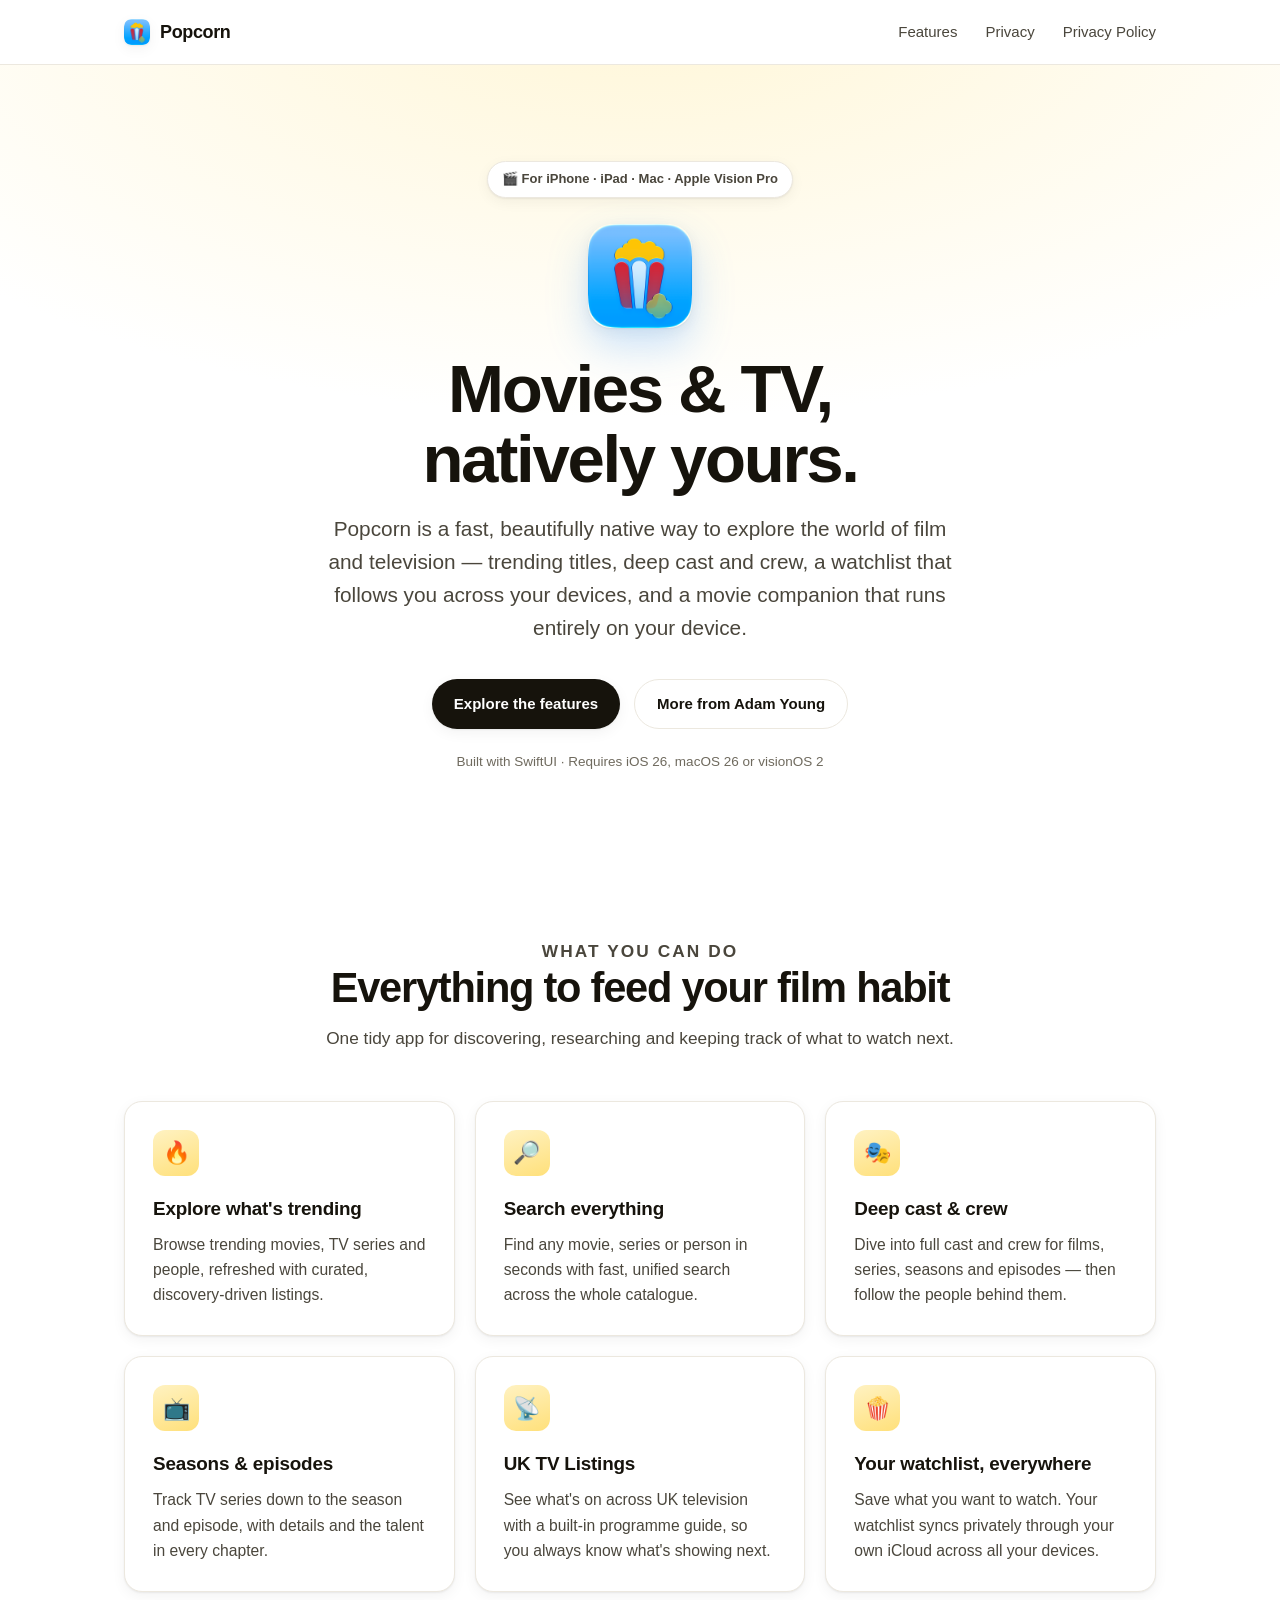
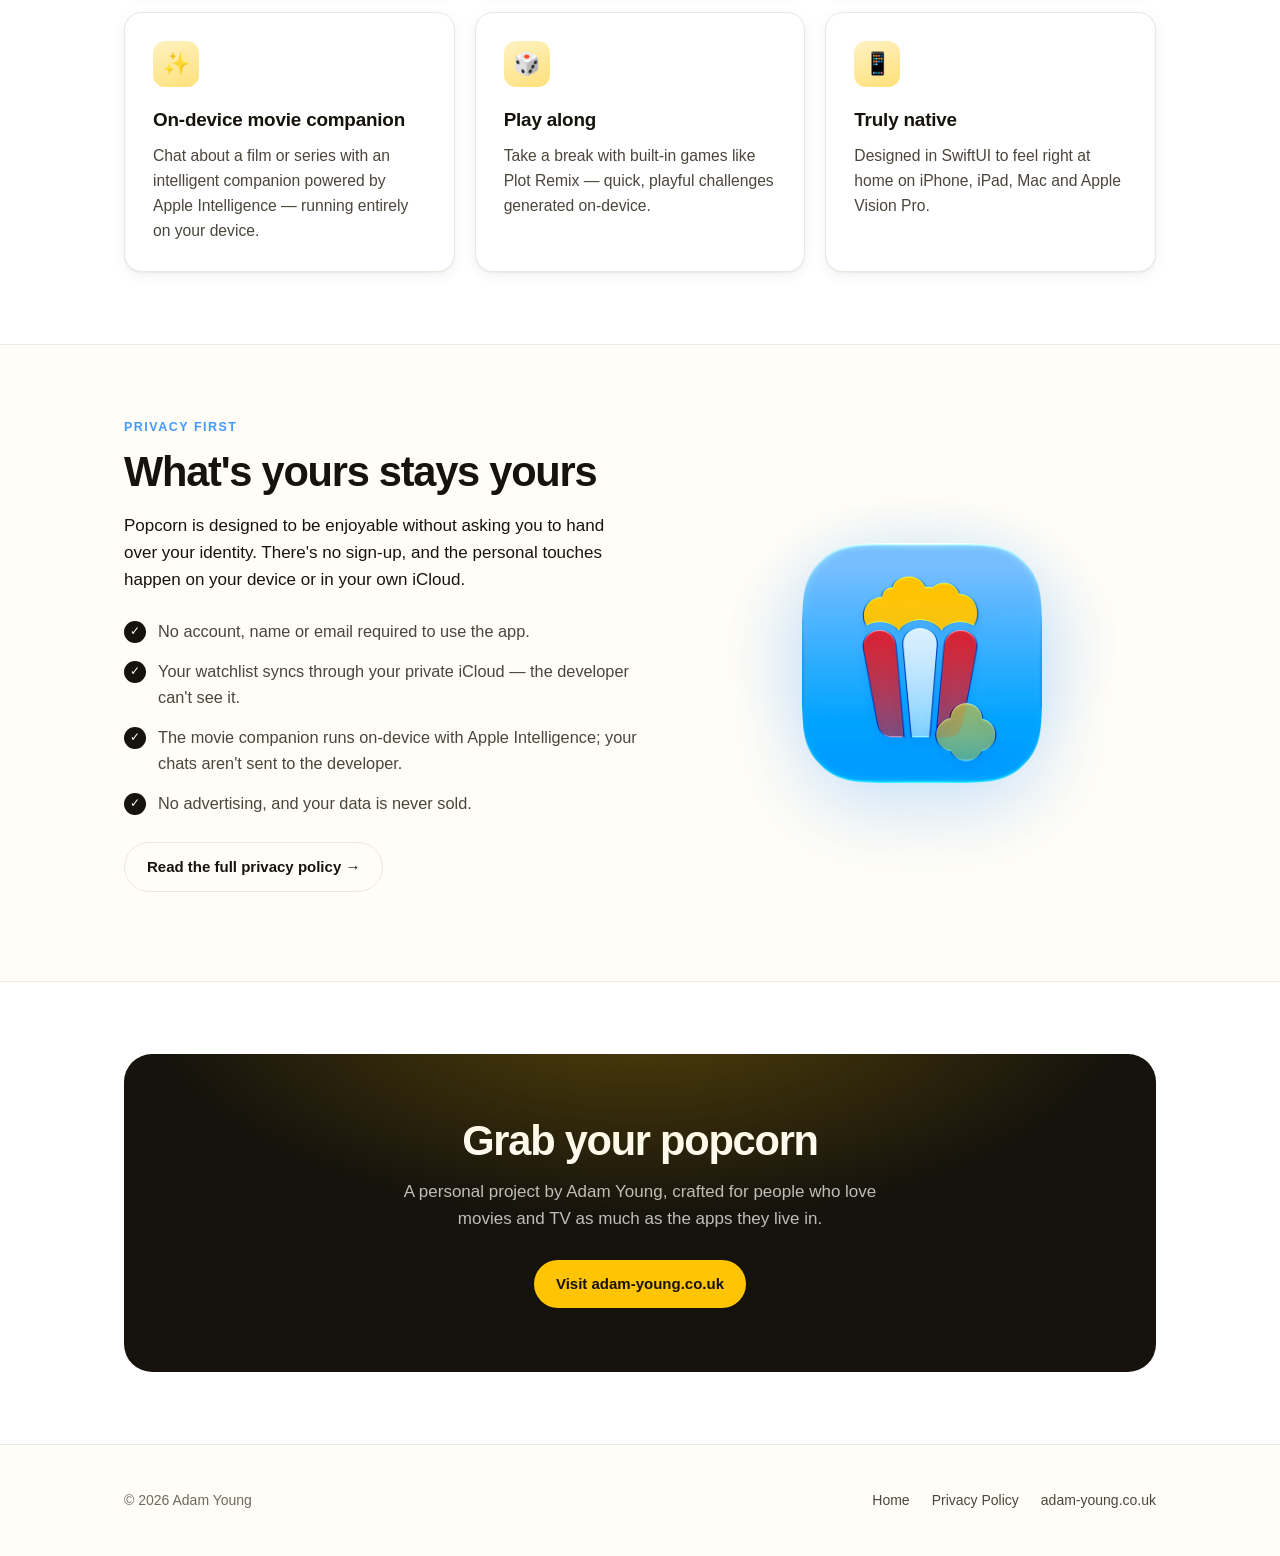
==== index.html @ f3c49e31 "🎉 Initial Popcorn marketing site and privacy policy Static site for the Popcorn movies & TV app (iOS" ====
<!DOCTYPE html>
<html lang="en">
<head>
  <meta charset="UTF-8" />
  <meta name="viewport" content="width=device-width, initial-scale=1.0" />
  <title>Popcorn — Browse movies &amp; TV on iPhone, Mac &amp; Vision Pro</title>
  <meta name="description" content="Popcorn is a beautifully native app for browsing movies and TV series across iPhone, iPad, Mac and Apple Vision Pro. Explore trending titles, dig into cast and crew, keep a watchlist that syncs over iCloud, and chat with an on-device movie companion." />
  <meta name="theme-color" media="(prefers-color-scheme: light)" content="#fffdf7" />
  <meta name="theme-color" media="(prefers-color-scheme: dark)" content="#141210" />
  <link rel="canonical" href="https://popcorn.adam-young.co.uk/" />

  <!-- Open Graph / social -->
  <meta property="og:type" content="website" />
  <meta property="og:title" content="Popcorn — Movies &amp; TV, natively on Apple platforms" />
  <meta property="og:description" content="Explore trending movies and TV, dig into cast and crew, keep an iCloud-synced watchlist, and chat with an on-device movie companion." />
  <meta property="og:url" content="https://popcorn.adam-young.co.uk/" />
  <meta property="og:image" content="https://popcorn.adam-young.co.uk/assets/apple-touch-icon.png" />
  <meta name="twitter:card" content="summary" />

  <link rel="icon" type="image/png" sizes="32x32" href="assets/favicon-32.png" />
  <link rel="apple-touch-icon" href="assets/apple-touch-icon.png" />
  <link rel="stylesheet" href="styles.css" />
</head>
<body>
  <header class="site-header">
    <div class="wrap nav">
      <a class="brand" href="/">
        <img src="assets/app-icon.png" alt="" width="26" height="26" />
        Popcorn
      </a>
      <nav class="nav-links">
        <a href="#features" class="nav-hide">Features</a>
        <a href="#privacy" class="nav-hide">Privacy</a>
        <a href="privacy.html">Privacy Policy</a>
      </nav>
    </div>
  </header>

  <main>
    <!-- Hero -->
    <section class="hero">
      <div class="wrap">
        <span class="hero-badge">🎬 For iPhone · iPad · Mac · Apple Vision Pro</span>
        <img class="hero-logo" src="assets/app-icon.png" alt="Popcorn app icon" width="104" height="104" />
        <h1>Movies &amp; TV,<br />natively yours.</h1>
        <p class="lead">
          Popcorn is a fast, beautifully native way to explore the world of film and
          television — trending titles, deep cast and crew, a watchlist that follows you
          across your devices, and a movie companion that runs entirely on your device.
        </p>
        <div class="hero-cta">
          <a class="btn btn-primary" href="#features">Explore the features</a>
          <a class="btn btn-ghost" href="https://adam-young.co.uk">More from Adam Young</a>
        </div>
        <p class="hero-meta">Built with SwiftUI · Requires iOS 26, macOS 26 or visionOS 2</p>
      </div>
    </section>

    <!-- Features -->
    <section id="features">
      <div class="wrap">
        <div class="section-head">
          <p class="eyebrow">What you can do</p>
          <h2>Everything to feed your film habit</h2>
          <p>One tidy app for discovering, researching and keeping track of what to watch next.</p>
        </div>

        <div class="features">
          <article class="card">
            <div class="icon">🔥</div>
            <h3>Explore what's trending</h3>
            <p>Browse trending movies, TV series and people, refreshed with curated, discovery-driven listings.</p>
          </article>

          <article class="card">
            <div class="icon">🔎</div>
            <h3>Search everything</h3>
            <p>Find any movie, series or person in seconds with fast, unified search across the whole catalogue.</p>
          </article>

          <article class="card">
            <div class="icon">🎭</div>
            <h3>Deep cast &amp; crew</h3>
            <p>Dive into full cast and crew for films, series, seasons and episodes — then follow the people behind them.</p>
          </article>

          <article class="card">
            <div class="icon">📺</div>
            <h3>Seasons &amp; episodes</h3>
            <p>Track TV series down to the season and episode, with details and the talent in every chapter.</p>
          </article>

          <article class="card">
            <div class="icon">📡</div>
            <h3>UK TV Listings</h3>
            <p>See what's on across UK television with a built‑in programme guide, so you always know what's showing next.</p>
          </article>

          <article class="card">
            <div class="icon">🍿</div>
            <h3>Your watchlist, everywhere</h3>
            <p>Save what you want to watch. Your watchlist syncs privately through your own iCloud across all your devices.</p>
          </article>

          <article class="card">
            <div class="icon">✨</div>
            <h3>On-device movie companion</h3>
            <p>Chat about a film or series with an intelligent companion powered by Apple Intelligence — running entirely on your device.</p>
          </article>

          <article class="card">
            <div class="icon">🎲</div>
            <h3>Play along</h3>
            <p>Take a break with built-in games like Plot Remix — quick, playful challenges generated on-device.</p>
          </article>

          <article class="card">
            <div class="icon">📱</div>
            <h3>Truly native</h3>
            <p>Designed in SwiftUI to feel right at home on iPhone, iPad, Mac and Apple Vision Pro.</p>
          </article>
        </div>
      </div>
    </section>

    <!-- Privacy band -->
    <section id="privacy" class="band">
      <div class="wrap">
        <div class="inner">
          <div>
            <p class="eyebrow">Privacy first</p>
            <h2>What's yours stays yours</h2>
            <p>Popcorn is designed to be enjoyable without asking you to hand over your identity. There's no sign-up, and the personal touches happen on your device or in your own iCloud.</p>
            <ul class="privacy-list">
              <li><span class="tick">✓</span> No account, name or email required to use the app.</li>
              <li><span class="tick">✓</span> Your watchlist syncs through your private iCloud — the developer can't see it.</li>
              <li><span class="tick">✓</span> The movie companion runs on-device with Apple Intelligence; your chats aren't sent to the developer.</li>
              <li><span class="tick">✓</span> No advertising, and your data is never sold.</li>
            </ul>
            <p style="margin-top:26px;">
              <a class="btn btn-ghost" href="privacy.html">Read the full privacy policy →</a>
            </p>
          </div>
          <div class="band-art">
            <img src="assets/app-icon.png" alt="Popcorn app icon" />
          </div>
        </div>
      </div>
    </section>

    <!-- CTA -->
    <section class="cta">
      <div class="wrap">
        <div class="cta-box">
          <h2>Grab your popcorn</h2>
          <p>A personal project by Adam Young, crafted for people who love movies and TV as much as the apps they live in.</p>
          <a class="btn btn-primary" href="https://adam-young.co.uk">Visit adam-young.co.uk</a>
        </div>
      </div>
    </section>
  </main>

  <footer class="site-footer">
    <div class="wrap footer-inner">
      <div>© 2026 Adam Young</div>
      <nav class="footer-links">
        <a href="/">Home</a>
        <a href="privacy.html">Privacy Policy</a>
        <a href="https://adam-young.co.uk">adam-young.co.uk</a>
      </nav>
    </div>
  </footer>
</body>
</html>
---- styles.css ----
/* Popcorn — companion site styles */

:root {
  --gold: #ffc404;
  --gold-deep: #f0a800;
  --red: #e11d2a;
  --accent: #419aff;            /* primary accent — matches the app tint */
  --accent-strong: #2f86f0;     /* accent hover/pressed */
  --ink: #16130c;
  --ink-soft: #4a463c;
  --muted: #6f6a5e;
  --line: #ece8df;
  --bg: #ffffff;
  --bg-warm: #fffdf7;
  --bg-card: #ffffff;

  /* Semantic surface tokens (remapped in dark mode) */
  --header-bg: rgba(255, 255, 255, 0.82);
  --badge-bg: #ffffff;
  --hero-glow: #fff6d6;
  --icon-grad-a: #fff2c2;
  --icon-grad-b: #ffe07a;
  --on-gold: #16130c;          /* text on gold surfaces — always dark */
  --invert-bg: #16130c;        /* dark accent panels (CTA box) */
  --invert-fg: #ffffff;
  --invert-fg-soft: rgba(255, 255, 255, 0.72);
  --tick-bg: #16130c;
  --tick-fg: #ffffff;
  --callout-a: #fffae6;
  --callout-b: #fff5cf;
  --callout-border: #f3e6a8;
  --band-glow: rgba(65, 154, 255, 0.14);
  --line-hover: #ddd6c7;

  --radius: 18px;
  --radius-lg: 28px;
  --shadow-sm: 0 1px 2px rgba(22, 19, 12, 0.06), 0 4px 14px rgba(22, 19, 12, 0.05);
  --shadow-md: 0 8px 30px rgba(22, 19, 12, 0.10);
  --maxw: 1080px;
  --font: -apple-system, BlinkMacSystemFont, "SF Pro Text", "Segoe UI", Roboto,
    Helvetica, Arial, sans-serif;
}

@media (prefers-color-scheme: dark) {
  :root {
    --gold: #ffc404;
    --gold-deep: #ffd24a;       /* brighter for link contrast on dark */
    --red: #ff6068;
    --accent: #5aa9ff;          /* lifted for contrast on dark */
    --accent-strong: #82bdff;
    --ink: #f4f1e9;             /* primary text is now light */
    --ink-soft: #c3bdb0;
    --muted: #8d8779;
    --line: #2c2922;
    --bg: #141210;             /* warm near-black */
    --bg-warm: #1b1813;
    --bg-card: #1d1a15;

    --header-bg: rgba(20, 18, 16, 0.72);
    --badge-bg: #1d1a15;
    --hero-glow: rgba(255, 196, 4, 0.10);
    --icon-grad-a: #3a2f0c;
    --icon-grad-b: #5e4a12;
    --on-gold: #16130c;
    --invert-bg: #221e18;       /* elevated dark panel */
    --invert-fg: #f4f1e9;
    --invert-fg-soft: rgba(244, 241, 233, 0.66);
    --tick-bg: var(--gold);     /* gold ticks pop on dark */
    --tick-fg: #16130c;
    --callout-a: #241f10;
    --callout-b: #2b2512;
    --callout-border: #4a3f1c;
    --band-glow: rgba(65, 154, 255, 0.20);
    --line-hover: #3a362d;

    --shadow-sm: 0 1px 2px rgba(0, 0, 0, 0.40), 0 4px 14px rgba(0, 0, 0, 0.35);
    --shadow-md: 0 10px 34px rgba(0, 0, 0, 0.50);
  }
}

* { box-sizing: border-box; }

html { scroll-behavior: smooth; -webkit-text-size-adjust: 100%; }

body {
  margin: 0;
  font-family: var(--font);
  color: var(--ink);
  background: var(--bg);
  line-height: 1.6;
  font-size: 17px;
  -webkit-font-smoothing: antialiased;
  text-rendering: optimizeLegibility;
}

a { color: inherit; text-decoration: none; }

img, svg { display: block; max-width: 100%; }

.wrap {
  width: 100%;
  max-width: var(--maxw);
  margin: 0 auto;
  padding: 0 24px;
}

/* ---------- Header ---------- */
.site-header {
  position: sticky;
  top: 0;
  z-index: 50;
  background: var(--header-bg);
  backdrop-filter: saturate(180%) blur(14px);
  -webkit-backdrop-filter: saturate(180%) blur(14px);
  border-bottom: 1px solid var(--line);
}

.nav {
  display: flex;
  align-items: center;
  justify-content: space-between;
  height: 64px;
}

.brand {
  display: inline-flex;
  align-items: center;
  gap: 10px;
  font-weight: 700;
  letter-spacing: -0.02em;
  font-size: 18px;
}

.brand img { width: 26px; height: 26px; border-radius: 7px; box-shadow: var(--shadow-sm); }

.nav-links {
  display: flex;
  align-items: center;
  gap: 28px;
  font-size: 15px;
  font-weight: 500;
}

.nav-links a { color: var(--ink-soft); transition: color 0.15s ease; }
.nav-links a:hover { color: var(--accent); }

/* ---------- Buttons ---------- */
.btn {
  display: inline-flex;
  align-items: center;
  gap: 8px;
  padding: 12px 22px;
  border-radius: 999px;
  font-weight: 600;
  font-size: 15px;
  transition: transform 0.12s ease, box-shadow 0.2s ease, background 0.2s ease;
  white-space: nowrap;
}

.btn-primary {
  background: var(--ink);
  color: var(--bg);
  box-shadow: var(--shadow-sm);
}
.btn-primary:hover { transform: translateY(-1px); box-shadow: var(--shadow-md); }

.btn-ghost {
  background: transparent;
  color: var(--ink);
  border: 1px solid var(--line);
}
.btn-ghost:hover { background: var(--bg-warm); border-color: var(--line-hover); }

/* ---------- Hero ---------- */
.hero {
  position: relative;
  overflow: hidden;
  text-align: center;
  padding: 96px 0 80px;
  background:
    radial-gradient(120% 90% at 50% -10%, var(--hero-glow) 0%, transparent 60%),
    var(--bg);
}

.hero-badge {
  display: inline-flex;
  align-items: center;
  gap: 8px;
  font-size: 13px;
  font-weight: 600;
  color: var(--ink-soft);
  background: var(--badge-bg);
  border: 1px solid var(--line);
  padding: 7px 14px;
  border-radius: 999px;
  box-shadow: var(--shadow-sm);
  margin-bottom: 26px;
}

.hero-logo {
  width: 104px;
  height: 104px;
  border-radius: 23px;
  margin: 0 auto 26px;
  box-shadow: 0 18px 40px rgba(65, 154, 255, 0.28), var(--shadow-sm);
}

h1 {
  font-size: clamp(2.6rem, 6vw, 4.2rem);
  line-height: 1.04;
  letter-spacing: -0.035em;
  margin: 0 0 18px;
  font-weight: 800;
}

.hero p.lead {
  max-width: 640px;
  margin: 0 auto 34px;
  font-size: clamp(1.05rem, 2.4vw, 1.3rem);
  color: var(--ink-soft);
}

.hero-cta {
  display: flex;
  gap: 14px;
  justify-content: center;
  flex-wrap: wrap;
}

.hero-meta {
  margin-top: 22px;
  font-size: 13.5px;
  color: var(--muted);
}

/* ---------- Sections ---------- */
section { padding: 72px 0; }

.section-head { text-align: center; max-width: 640px; margin: 0 auto 48px; }

.eyebrow {
  text-transform: uppercase;
  letter-spacing: 0.12em;
  font-size: 12.5px;
  font-weight: 700;
  color: var(--accent);
  margin: 0 0 12px;
}

h2 {
  font-size: clamp(1.8rem, 4vw, 2.6rem);
  letter-spacing: -0.03em;
  line-height: 1.1;
  margin: 0 0 14px;
  font-weight: 800;
}

.section-head p { color: var(--ink-soft); margin: 0; font-size: 1.08rem; }

/* ---------- Feature grid ---------- */
.features {
  display: grid;
  grid-template-columns: repeat(3, 1fr);
  gap: 20px;
}

.card {
  background: var(--bg-card);
  border: 1px solid var(--line);
  border-radius: var(--radius);
  padding: 28px;
  box-shadow: var(--shadow-sm);
  transition: transform 0.18s ease, box-shadow 0.2s ease, border-color 0.2s ease;
}
.card:hover {
  transform: translateY(-3px);
  box-shadow: var(--shadow-md);
  border-color: var(--line-hover);
}

.card .icon {
  width: 46px;
  height: 46px;
  display: grid;
  place-items: center;
  border-radius: 12px;
  background: linear-gradient(160deg, var(--icon-grad-a), var(--icon-grad-b));
  margin-bottom: 18px;
  font-size: 22px;
}

.card h3 { margin: 0 0 8px; font-size: 1.18rem; letter-spacing: -0.01em; }
.card p { margin: 0; color: var(--ink-soft); font-size: 0.98rem; }

/* ---------- Privacy highlight band ---------- */
.band {
  background: var(--bg-warm);
  border-top: 1px solid var(--line);
  border-bottom: 1px solid var(--line);
}

.band .inner {
  display: grid;
  grid-template-columns: 1.1fr 1fr;
  gap: 48px;
  align-items: center;
}

.privacy-list { list-style: none; padding: 0; margin: 24px 0 0; display: grid; gap: 14px; }
.privacy-list li {
  display: flex;
  gap: 12px;
  align-items: flex-start;
  font-size: 1.02rem;
  color: var(--ink-soft);
}
.privacy-list .tick {
  flex: 0 0 auto;
  width: 22px;
  height: 22px;
  border-radius: 50%;
  background: var(--tick-bg);
  color: var(--tick-fg);
  display: grid;
  place-items: center;
  font-size: 12px;
  margin-top: 3px;
}

.band-art {
  aspect-ratio: 4 / 3;
  display: grid;
  place-items: center;
  /* soft radial glow behind the floating app icon */
  background: radial-gradient(60% 60% at 50% 45%, var(--band-glow) 0%, transparent 70%);
}
.band-art img {
  width: 58%;
  max-width: 240px;
  /* drop-shadow follows the icon's squircle alpha — no rectangular card behind it */
  filter: drop-shadow(0 22px 40px rgba(65, 154, 255, 0.30));
}

/* ---------- CTA ---------- */
.cta {
  text-align: center;
}
.cta-box {
  background: var(--invert-bg);
  color: var(--invert-fg);
  border-radius: var(--radius-lg);
  padding: 64px 32px;
  position: relative;
  overflow: hidden;
}
.cta-box::after {
  content: "";
  position: absolute;
  inset: 0;
  background: radial-gradient(80% 120% at 50% -20%, rgba(255,196,4,0.28), transparent 60%);
  pointer-events: none;
}
.cta-box h2 { color: var(--invert-fg); position: relative; }
.cta-box p { color: var(--invert-fg-soft); max-width: 520px; margin: 0 auto 28px; position: relative; }
.cta-box .btn-primary { background: var(--gold); color: var(--on-gold); position: relative; }
.cta-box .btn-primary:hover { background: #ffd02a; }

/* ---------- Footer ---------- */
.site-footer {
  border-top: 1px solid var(--line);
  padding: 44px 0;
  background: var(--bg-warm);
}
.footer-inner {
  display: flex;
  align-items: center;
  justify-content: space-between;
  flex-wrap: wrap;
  gap: 16px;
  font-size: 14px;
  color: var(--muted);
}
.footer-links { display: flex; gap: 22px; flex-wrap: wrap; }
.footer-links a { color: var(--ink-soft); }
.footer-links a:hover { color: var(--accent); }

/* ---------- Legal / content pages ---------- */
.legal {
  max-width: 760px;
  margin: 0 auto;
  padding: 72px 24px 96px;
}
.legal .updated { color: var(--muted); font-size: 14px; margin-top: -8px; }
.legal h1 { font-size: clamp(2rem, 5vw, 3rem); text-align: left; margin-bottom: 8px; }
.legal h2 {
  font-size: 1.45rem;
  margin: 44px 0 12px;
  letter-spacing: -0.02em;
  scroll-margin-top: 84px;
}
.legal h3 { font-size: 1.12rem; margin: 28px 0 8px; }
.legal p, .legal li { color: var(--ink-soft); }
.legal ul { padding-left: 20px; }
.legal li { margin-bottom: 8px; }
.legal a { color: var(--accent); text-decoration: underline; text-underline-offset: 2px; }
.legal a:hover { color: var(--accent-strong); }
.legal .toc {
  background: var(--bg-warm);
  border: 1px solid var(--line);
  border-radius: var(--radius);
  padding: 22px 26px;
  margin: 28px 0 8px;
}
.legal .toc h2 { margin: 0 0 10px; font-size: 0.85rem; text-transform: uppercase; letter-spacing: 0.1em; color: var(--muted); }
.legal .toc ul { list-style: none; padding: 0; margin: 0; columns: 2; }
.legal .toc li { margin-bottom: 6px; }
.legal .toc a { color: var(--ink-soft); text-decoration: none; }
.legal .toc a:hover { color: var(--red); }

.callout {
  background: linear-gradient(160deg, var(--callout-a), var(--callout-b));
  border: 1px solid var(--callout-border);
  border-radius: var(--radius);
  padding: 20px 24px;
  margin: 24px 0;
}
.callout p { margin: 0; color: var(--ink); }

/* ---------- Responsive ---------- */
@media (max-width: 860px) {
  .features { grid-template-columns: 1fr 1fr; }
  .band .inner { grid-template-columns: 1fr; gap: 32px; }
  .band-art { order: -1; max-width: 360px; margin: 0 auto; }
}

@media (max-width: 620px) {
  body { font-size: 16px; }
  .nav-links { gap: 18px; }
  .nav-links .nav-hide { display: none; }
  .features { grid-template-columns: 1fr; }
  section { padding: 56px 0; }
  .hero { padding: 72px 0 60px; }
  .legal .toc ul { columns: 1; }
  .cta-box { padding: 48px 22px; }
}

@media (prefers-reduced-motion: reduce) {
  * { scroll-behavior: auto; transition: none !important; }
}
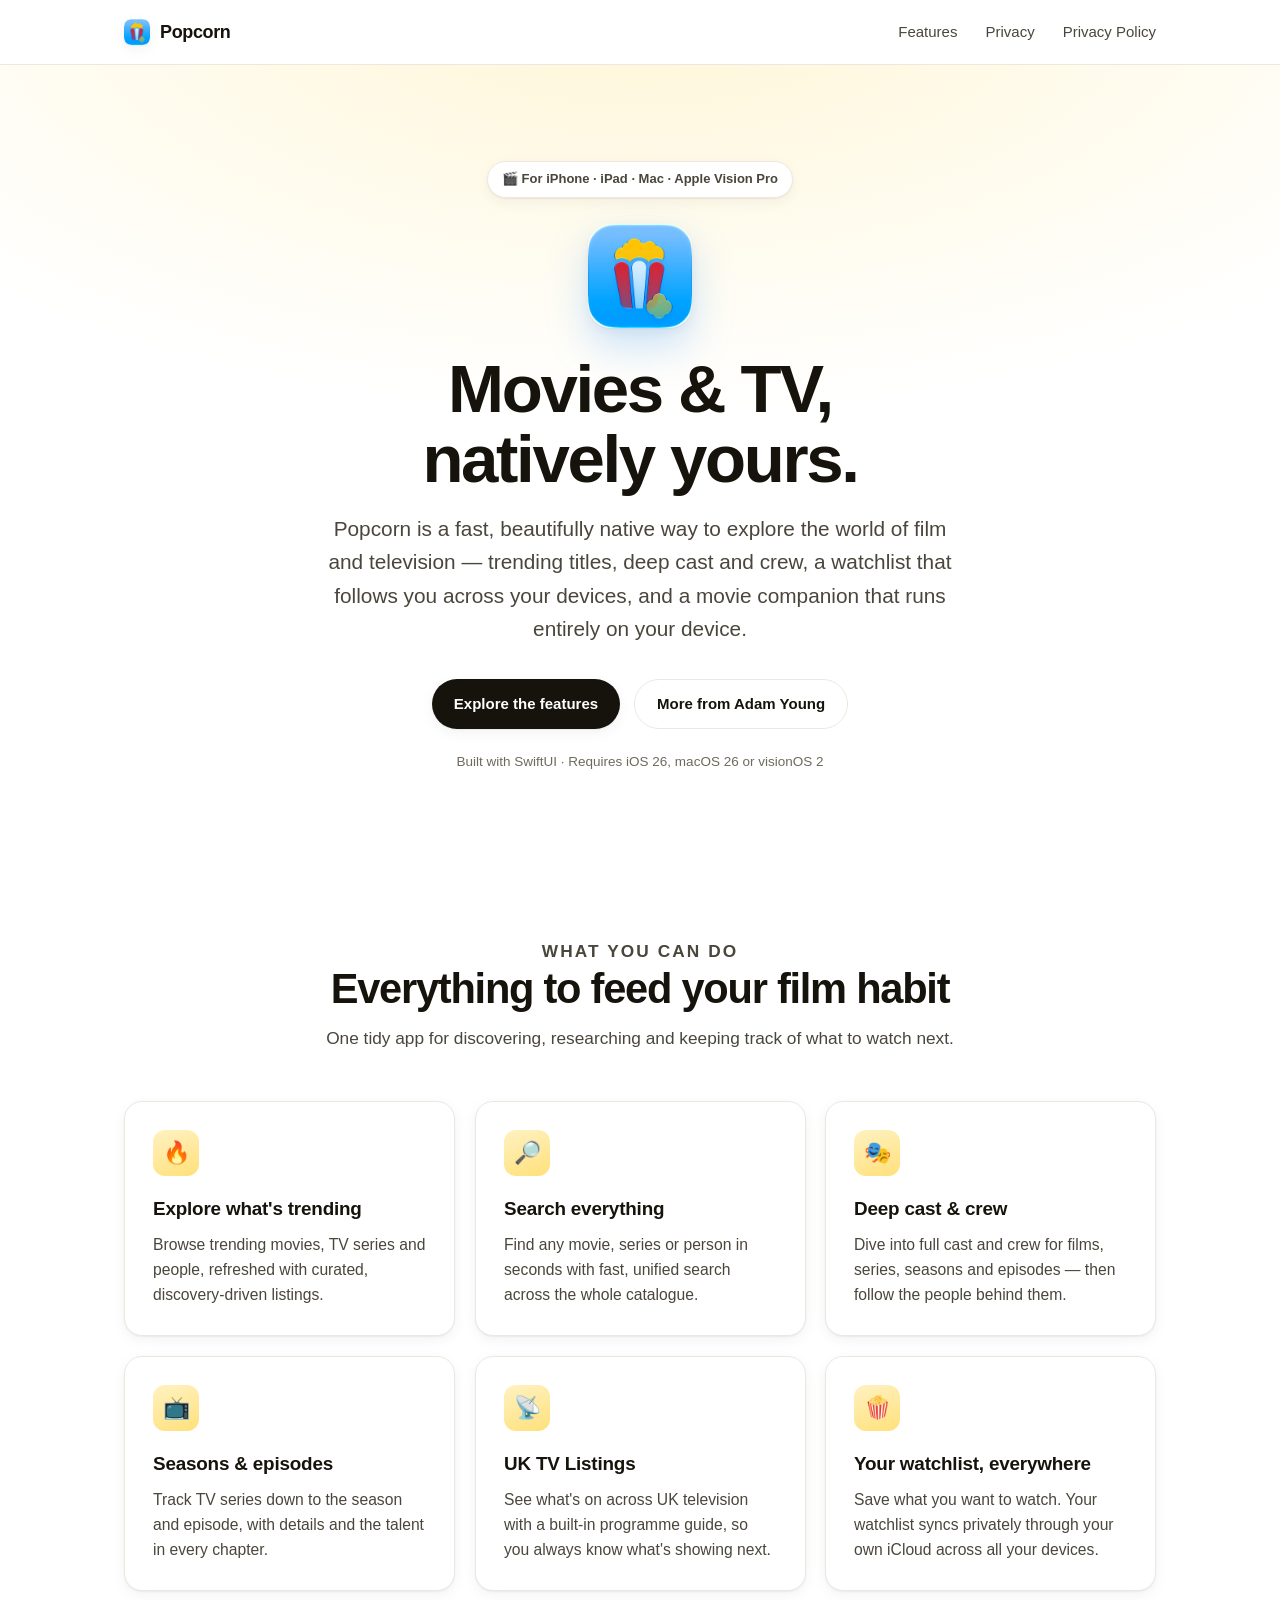
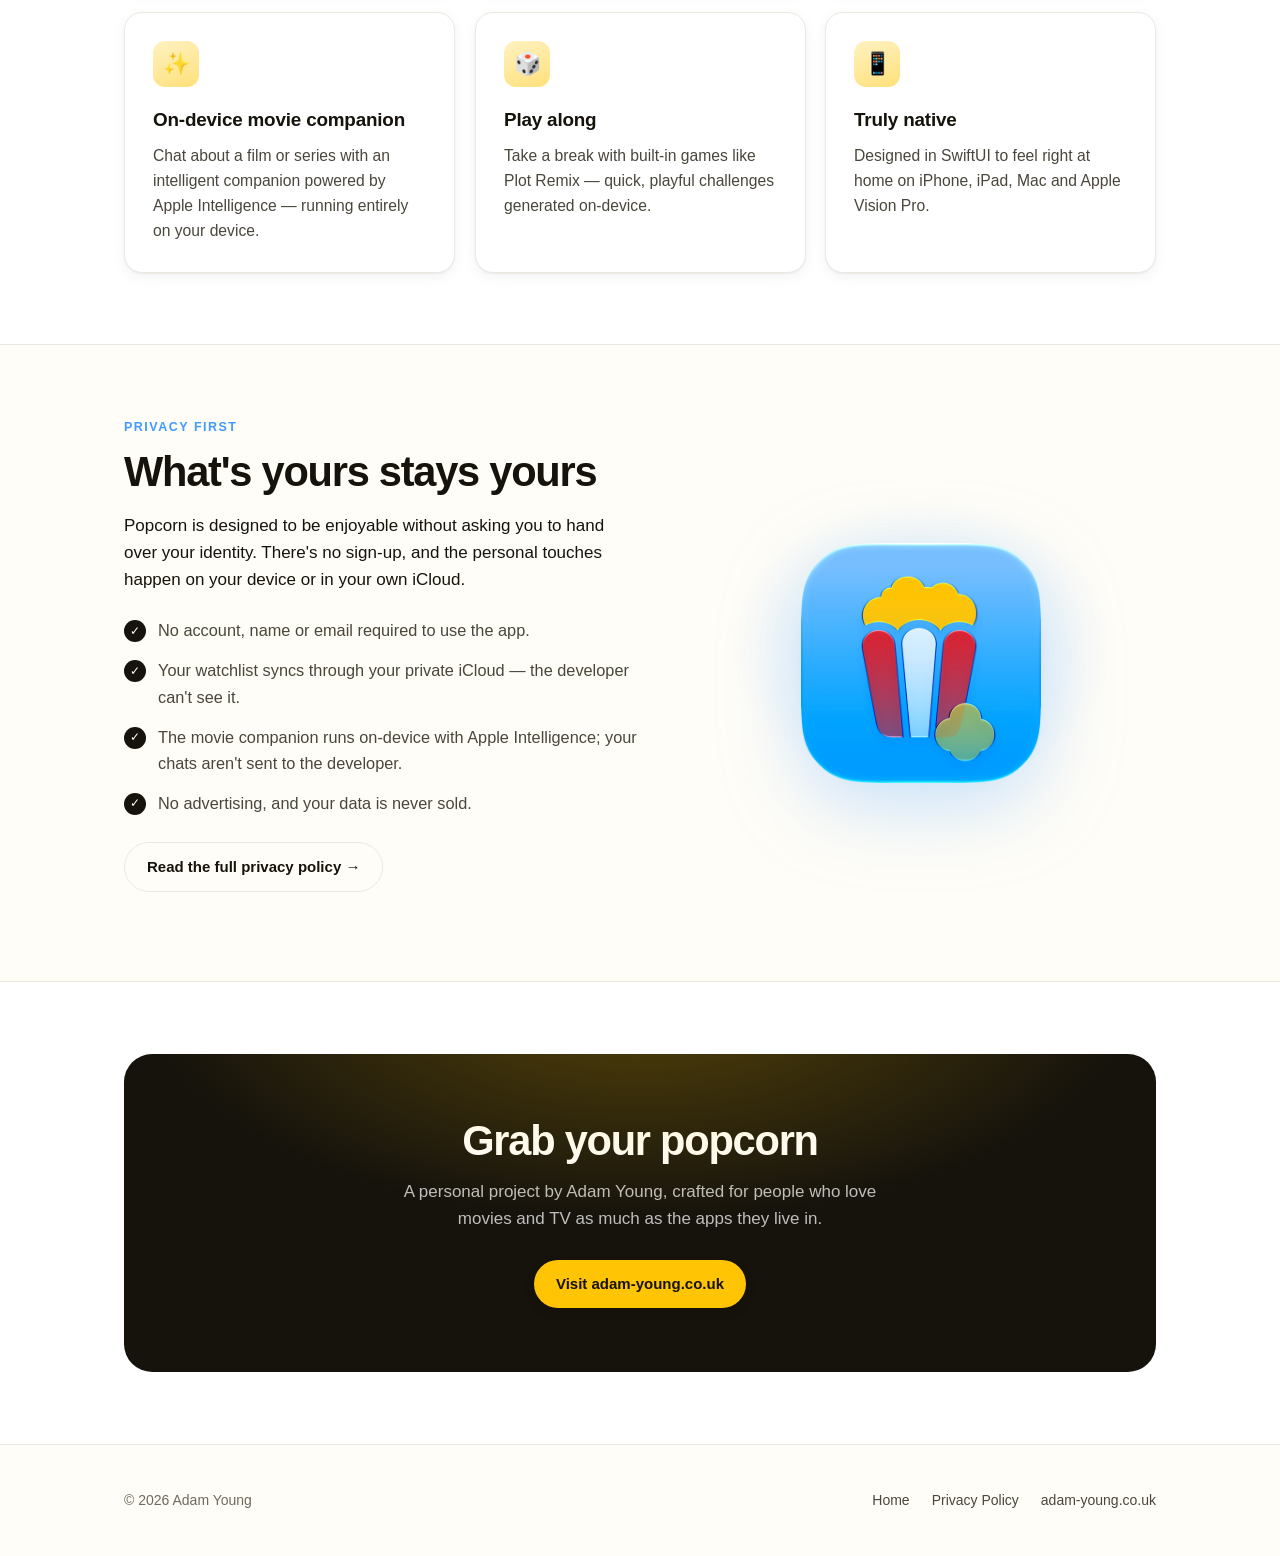
==== commit 32ae26dc: "✨ Add scroll-reveal fade & slide-in animations Sections fade up as they enter the viewport, and the " ====
--- a/index.html
+++ b/index.html
@@ -20,6 +20,9 @@
   <link rel="icon" type="image/png" sizes="32x32" href="assets/favicon-32.png" />
   <link rel="apple-touch-icon" href="assets/apple-touch-icon.png" />
   <link rel="stylesheet" href="styles.css" />
+  <!-- Mark JS as available before paint so reveal elements start hidden
+       (and stay visible if scripting is off). -->
+  <script>document.documentElement.classList.add('js');</script>
 </head>
 <body>
   <header class="site-header">
@@ -40,81 +43,81 @@
     <!-- Hero -->
     <section class="hero">
       <div class="wrap">
-        <span class="hero-badge">🎬 For iPhone · iPad · Mac · Apple Vision Pro</span>
-        <img class="hero-logo" src="assets/app-icon.png" alt="Popcorn app icon" width="104" height="104" />
-        <h1>Movies &amp; TV,<br />natively yours.</h1>
-        <p class="lead">
+        <span class="hero-badge" data-reveal data-reveal-delay="0">🎬 For iPhone · iPad · Mac · Apple Vision Pro</span>
+        <img class="hero-logo" src="assets/app-icon.png" alt="Popcorn app icon" width="104" height="104" data-reveal data-reveal-delay="80" />
+        <h1 data-reveal data-reveal-delay="160">Movies &amp; TV,<br />natively yours.</h1>
+        <p class="lead" data-reveal data-reveal-delay="240">
           Popcorn is a fast, beautifully native way to explore the world of film and
           television — trending titles, deep cast and crew, a watchlist that follows you
           across your devices, and a movie companion that runs entirely on your device.
         </p>
-        <div class="hero-cta">
+        <div class="hero-cta" data-reveal data-reveal-delay="320">
           <a class="btn btn-primary" href="#features">Explore the features</a>
           <a class="btn btn-ghost" href="https://adam-young.co.uk">More from Adam Young</a>
         </div>
-        <p class="hero-meta">Built with SwiftUI · Requires iOS 26, macOS 26 or visionOS 2</p>
+        <p class="hero-meta" data-reveal data-reveal-delay="400">Built with SwiftUI · Requires iOS 26, macOS 26 or visionOS 2</p>
       </div>
     </section>
 
     <!-- Features -->
     <section id="features">
       <div class="wrap">
-        <div class="section-head">
+        <div class="section-head" data-reveal>
           <p class="eyebrow">What you can do</p>
           <h2>Everything to feed your film habit</h2>
           <p>One tidy app for discovering, researching and keeping track of what to watch next.</p>
         </div>
 
         <div class="features">
-          <article class="card">
+          <article class="card" data-reveal>
             <div class="icon">🔥</div>
             <h3>Explore what's trending</h3>
             <p>Browse trending movies, TV series and people, refreshed with curated, discovery-driven listings.</p>
           </article>
 
-          <article class="card">
+          <article class="card" data-reveal>
             <div class="icon">🔎</div>
             <h3>Search everything</h3>
             <p>Find any movie, series or person in seconds with fast, unified search across the whole catalogue.</p>
           </article>
 
-          <article class="card">
+          <article class="card" data-reveal>
             <div class="icon">🎭</div>
             <h3>Deep cast &amp; crew</h3>
             <p>Dive into full cast and crew for films, series, seasons and episodes — then follow the people behind them.</p>
           </article>
 
-          <article class="card">
+          <article class="card" data-reveal>
             <div class="icon">📺</div>
             <h3>Seasons &amp; episodes</h3>
             <p>Track TV series down to the season and episode, with details and the talent in every chapter.</p>
           </article>
 
-          <article class="card">
+          <article class="card" data-reveal>
             <div class="icon">📡</div>
             <h3>UK TV Listings</h3>
             <p>See what's on across UK television with a built‑in programme guide, so you always know what's showing next.</p>
           </article>
 
-          <article class="card">
+          <article class="card" data-reveal>
             <div class="icon">🍿</div>
             <h3>Your watchlist, everywhere</h3>
             <p>Save what you want to watch. Your watchlist syncs privately through your own iCloud across all your devices.</p>
           </article>
 
-          <article class="card">
+          <article class="card" data-reveal>
             <div class="icon">✨</div>
             <h3>On-device movie companion</h3>
             <p>Chat about a film or series with an intelligent companion powered by Apple Intelligence — running entirely on your device.</p>
           </article>
 
-          <article class="card">
+          <article class="card" data-reveal>
             <div class="icon">🎲</div>
             <h3>Play along</h3>
             <p>Take a break with built-in games like Plot Remix — quick, playful challenges generated on-device.</p>
           </article>
 
-          <article class="card">
+          <article class="card" data-reveal>
             <div class="icon">📱</div>
             <h3>Truly native</h3>
             <p>Designed in SwiftUI to feel right at home on iPhone, iPad, Mac and Apple Vision Pro.</p>
@@ -127,7 +130,7 @@
     <section id="privacy" class="band">
       <div class="wrap">
         <div class="inner">
-          <div>
+          <div data-reveal="left">
             <p class="eyebrow">Privacy first</p>
             <h2>What's yours stays yours</h2>
             <p>Popcorn is designed to be enjoyable without asking you to hand over your identity. There's no sign-up, and the personal touches happen on your device or in your own iCloud.</p>
@@ -141,7 +144,7 @@
               <a class="btn btn-ghost" href="privacy.html">Read the full privacy policy →</a>
             </p>
           </div>
-          <div class="band-art">
+          <div class="band-art" data-reveal="right">
             <img src="assets/app-icon.png" alt="Popcorn app icon" />
           </div>
         </div>
@@ -151,7 +154,7 @@
     <!-- CTA -->
     <section class="cta">
       <div class="wrap">
-        <div class="cta-box">
+        <div class="cta-box" data-reveal>
           <h2>Grab your popcorn</h2>
           <p>A personal project by Adam Young, crafted for people who love movies and TV as much as the apps they live in.</p>
           <a class="btn btn-primary" href="https://adam-young.co.uk">Visit adam-young.co.uk</a>
@@ -170,5 +173,40 @@
       </nav>
     </div>
   </footer>
+
+  <!-- Scroll-reveal: fade/slide elements in as they enter the viewport. -->
+  <script>
+    (function () {
+      var reveals = document.querySelectorAll('[data-reveal]');
+      var reduce = window.matchMedia('(prefers-reduced-motion: reduce)');
+
+      // No IntersectionObserver, or motion is turned off: just show everything.
+      if (!('IntersectionObserver' in window) || reduce.matches) {
+        reveals.forEach(function (el) { el.classList.add('is-visible'); });
+        return;
+      }
+
+      // Stagger feature cards by their column position for a wave effect.
+      document.querySelectorAll('.features [data-reveal]').forEach(function (el, i) {
+        el.style.transitionDelay = (i % 3) * 80 + 'ms';
+      });
+
+      // Honour explicit per-element delays (used for the hero cascade).
+      reveals.forEach(function (el) {
+        var d = el.getAttribute('data-reveal-delay');
+        if (d) el.style.transitionDelay = d + 'ms';
+      });
+
+      var observer = new IntersectionObserver(function (entries) {
+        entries.forEach(function (entry) {
+          if (!entry.isIntersecting) return;
+          entry.target.classList.add('is-visible');
+          observer.unobserve(entry.target);
+        });
+      }, { threshold: 0.12, rootMargin: '0px 0px -8% 0px' });
+
+      reveals.forEach(function (el) { observer.observe(el); });
+    })();
+  </script>
 </body>
 </html>
--- a/styles.css
+++ b/styles.css
@@ -426,6 +426,44 @@
 }
 .callout p { margin: 0; color: var(--ink); }
 
+/* ---------- Scroll reveal ---------- */
+/* Elements with [data-reveal] start hidden and animate in when scrolled into
+   view (the .is-visible class is added by an IntersectionObserver). The hidden
+   state is only applied when JS is available (.js on <html>), so the page is
+   fully visible if scripts fail or are disabled. */
+.js [data-reveal] {
+  opacity: 0;
+  transform: translateY(28px);
+  transition:
+    opacity 0.7s cubic-bezier(0.16, 1, 0.3, 1),
+    transform 0.7s cubic-bezier(0.16, 1, 0.3, 1);
+  will-change: opacity, transform;
+}
+
+.js [data-reveal="left"]  { transform: translateX(-48px); }
+.js [data-reveal="right"] { transform: translateX(48px); }
+
+.js [data-reveal].is-visible {
+  opacity: 1;
+  transform: none;
+}
+
+/* Reveal every direct child of a container — handy for long content pages
+   where tagging each block individually would be tedious. */
+.js [data-reveal-children] > * {
+  opacity: 0;
+  transform: translateY(24px);
+  transition:
+    opacity 0.7s cubic-bezier(0.16, 1, 0.3, 1),
+    transform 0.7s cubic-bezier(0.16, 1, 0.3, 1);
+  will-change: opacity, transform;
+}
+
+.js [data-reveal-children] > .is-visible {
+  opacity: 1;
+  transform: none;
+}
+
 /* ---------- Responsive ---------- */
 @media (max-width: 860px) {
   .features { grid-template-columns: 1fr 1fr; }
@@ -446,4 +484,7 @@
 
 @media (prefers-reduced-motion: reduce) {
   * { scroll-behavior: auto; transition: none !important; }
-}
+  /* Never hide content from users who opt out of motion. */
+  .js [data-reveal],
+  .js [data-reveal-children] > * { opacity: 1 !important; transform: none !important; }
+}
